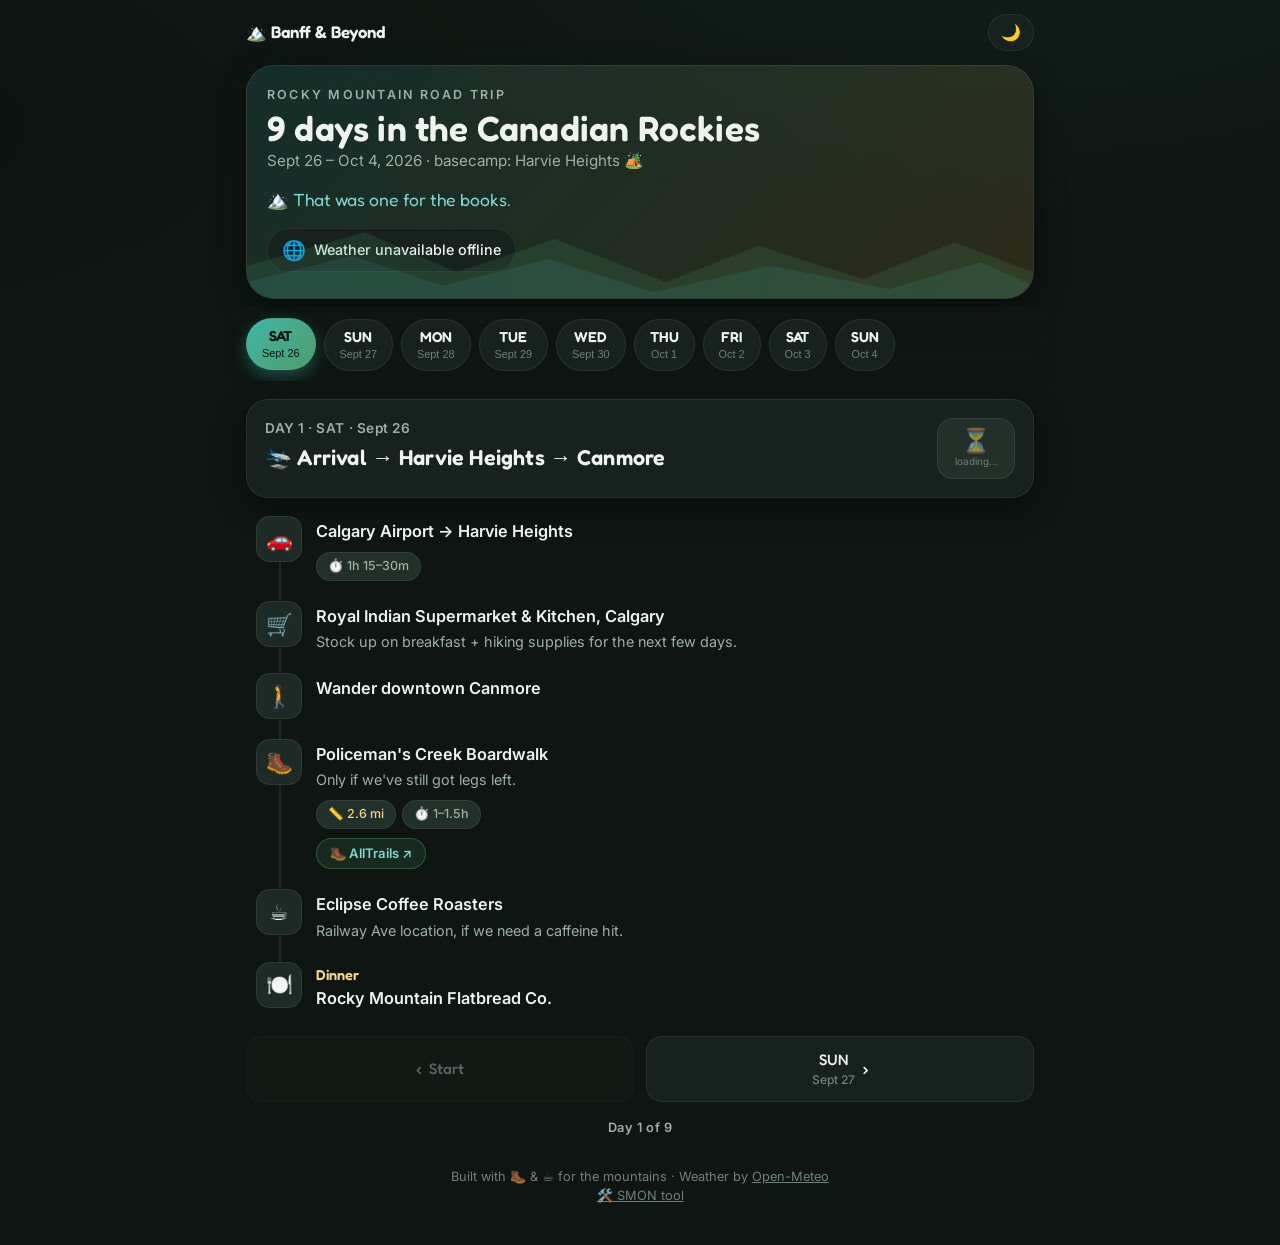
==== index.html @ 811aaa80 "Banff trip" ====
<!doctype html>
<html lang="en">
<head>
  <meta charset="utf-8">
  <meta name="viewport" content="width=device-width, initial-scale=1">
  <title>Redirecting…</title>
  <link rel="canonical" href="trips/2026/09/banff.html">
  <meta http-equiv="refresh" content="0; url=trips/2026/09/banff.html">
  <script>window.location.replace('trips/2026/09/banff.html');</script>
</head>
<body>
  <p>Redirecting to the <a href="trips/2026/09/banff.html">🏔️ Banff trip planner</a>…</p>
</body>
</html>
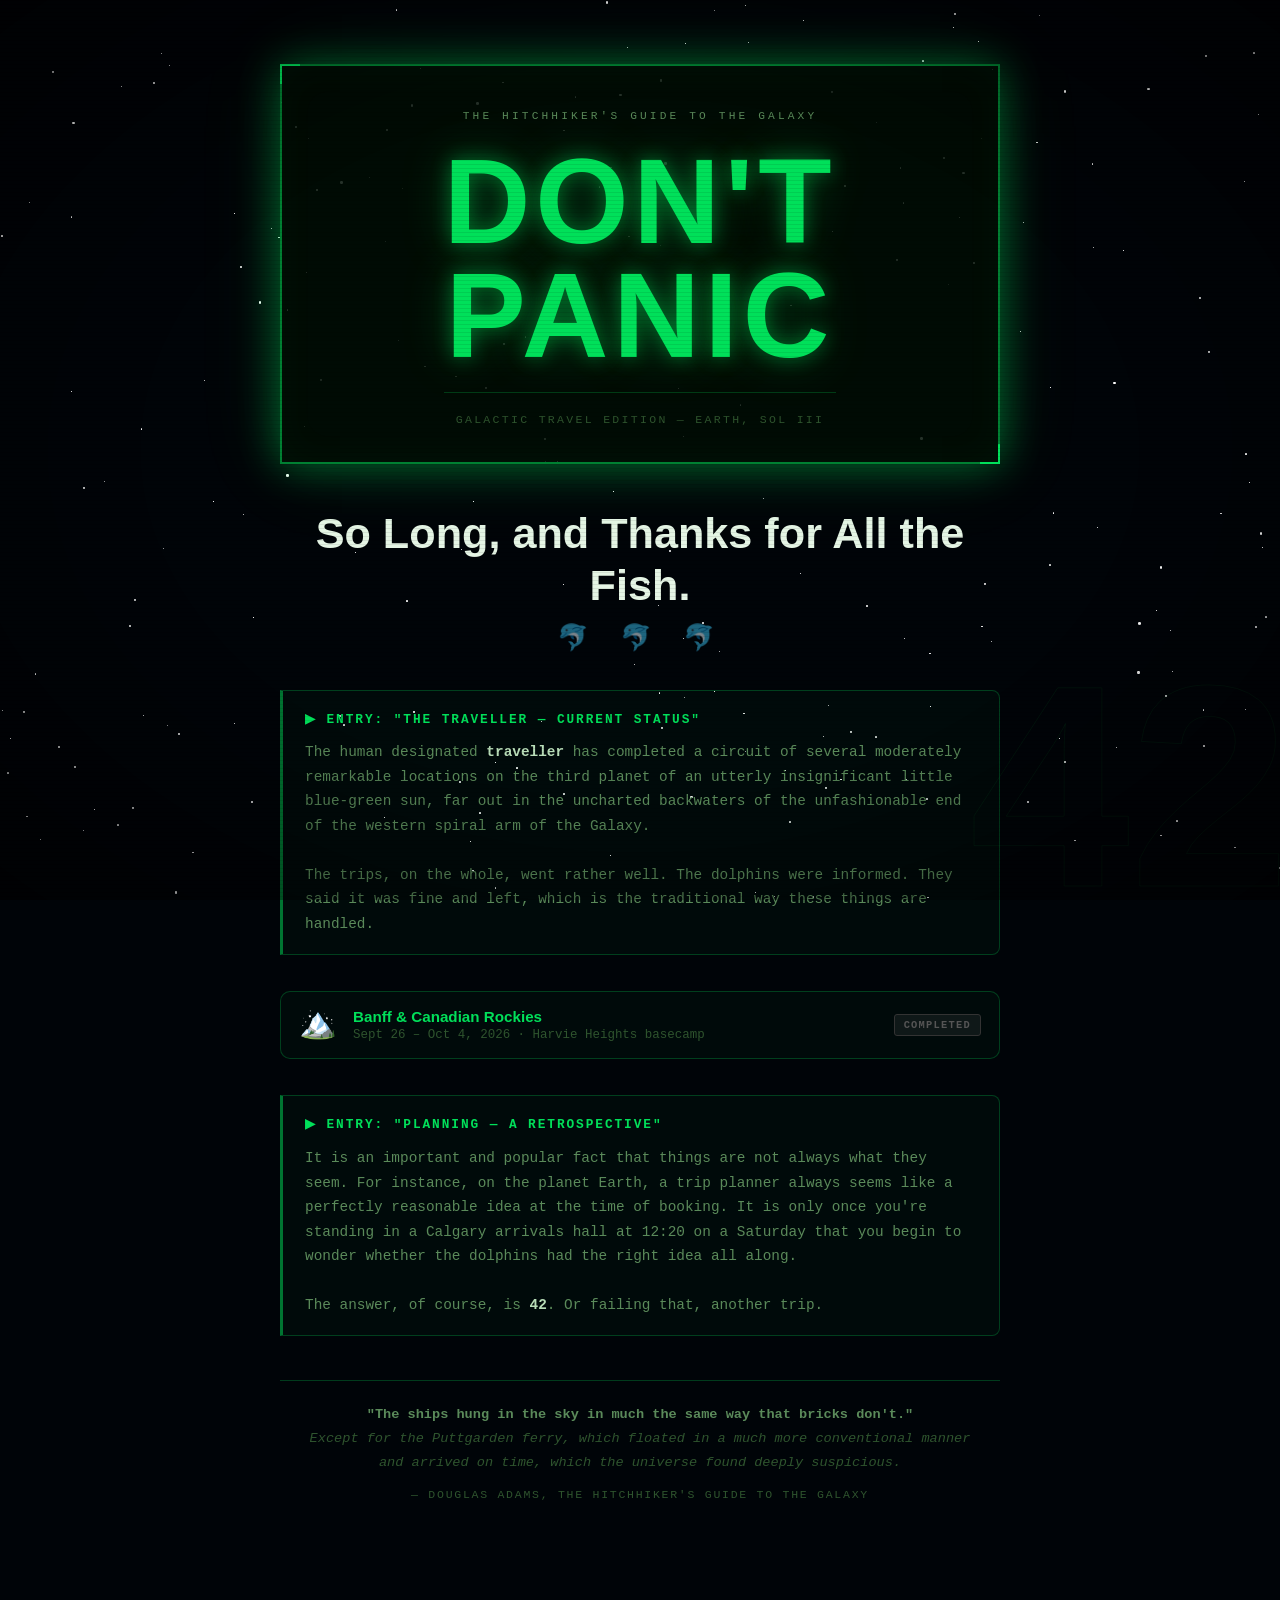
==== commit ec536e65: "Add a farewell page and archive the banff trip" ====
--- a/index.html
+++ b/index.html
@@ -3,12 +3,16 @@
 <head>
   <meta charset="utf-8">
   <meta name="viewport" content="width=device-width, initial-scale=1">
+  <meta name="theme-color" content="#0e1512">
   <title>Redirecting…</title>
-  <link rel="canonical" href="trips/2026/09/banff.html">
-  <meta http-equiv="refresh" content="0; url=trips/2026/09/banff.html">
-  <script>window.location.replace('trips/2026/09/banff.html');</script>
+  <link rel="canonical" href="farewell.html">
+  <!-- JS handles the redirect for normal browsers (single navigation, no flash).
+       meta-refresh is a no-JS fallback only, so the two don't both fire. -->
+  <script>window.location.replace('farewell.html');</script>
+  <noscript><meta http-equiv="refresh" content="0; url=farewell.html"></noscript>
+  <style>html,body{margin:0;background:#0e1512;color:#9db0a7;font-family:system-ui,sans-serif}</style>
 </head>
 <body>
-  <p>Redirecting to the <a href="trips/2026/09/banff.html">🏔️ Banff trip planner</a>…</p>
+  <noscript><p style="padding:16px">Continue to the <a href="trips/2026/09/banff.html">🏔️ Banff trip planner</a>.</p></noscript>
 </body>
 </html>
